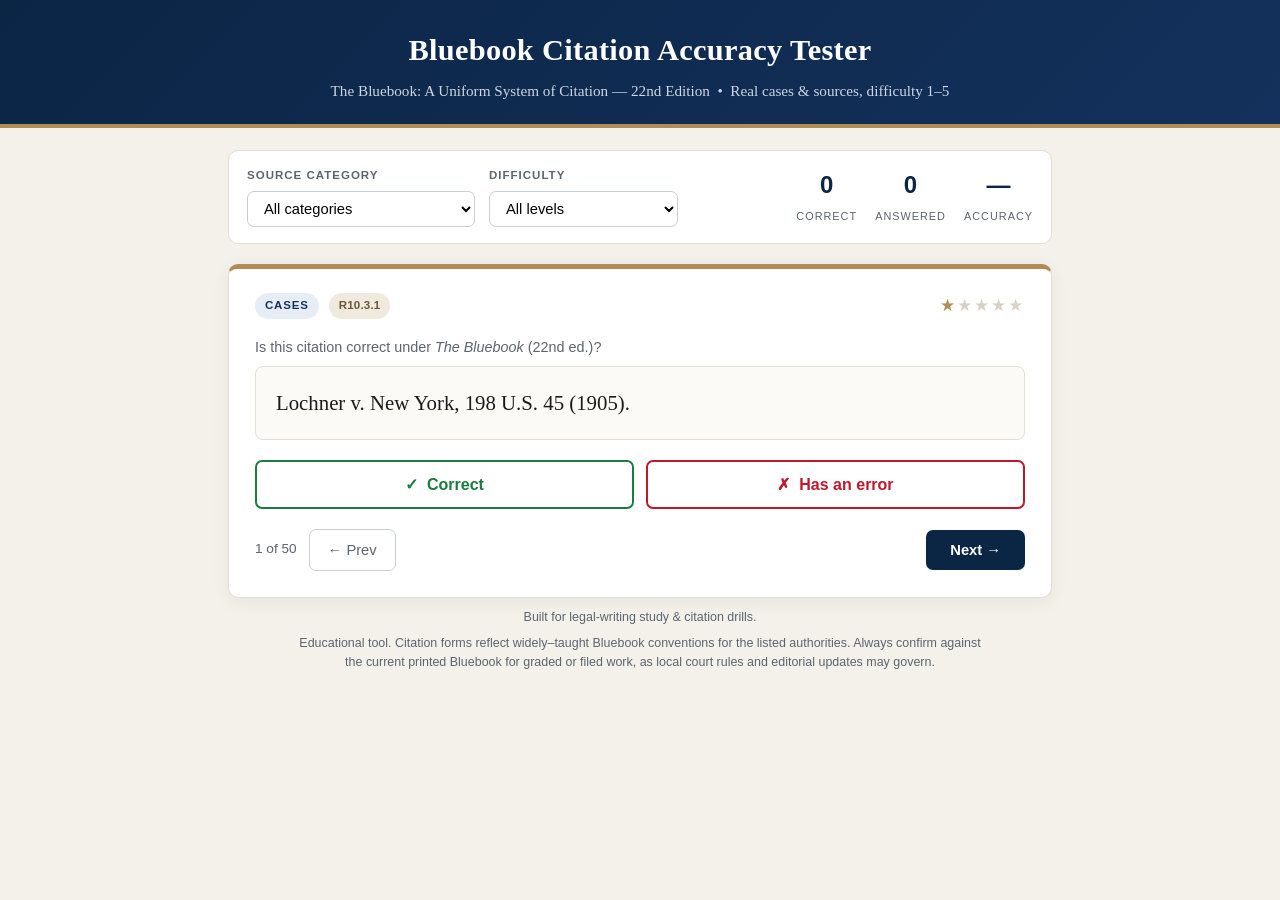
==== docs/index.html @ 785672e2 "Add installable PWA + GitHub Pages deploy for the Bluebook tester Makes the web app installable on a" ====
<!DOCTYPE html>
<html lang="en">
<head>
<meta charset="UTF-8" />
<meta name="viewport" content="width=device-width, initial-scale=1.0, viewport-fit=cover" />
<title>Bluebook Citation Accuracy Tester &mdash; 22nd Edition</title>

<!-- Progressive Web App -->
<link rel="manifest" href="manifest.webmanifest" />
<meta name="theme-color" content="#0b2545" />
<meta name="description" content="Test citation accuracy under The Bluebook (22nd ed.) with real cases and sources on a 1-5 difficulty scale." />

<!-- iOS home-screen / standalone app -->
<meta name="apple-mobile-web-app-capable" content="yes" />
<meta name="mobile-web-app-capable" content="yes" />
<meta name="apple-mobile-web-app-status-bar-style" content="black-translucent" />
<meta name="apple-mobile-web-app-title" content="Bluebook" />
<link rel="apple-touch-icon" href="icons/apple-touch-icon.png" />
<link rel="icon" type="image/png" sizes="192x192" href="icons/icon-192.png" />
<link rel="icon" type="image/png" sizes="512x512" href="icons/icon-512.png" />
<style>
  :root {
    --navy: #0b2545;
    --navy-2: #13315c;
    --gold: #b08d57;
    --bg: #f4f1ea;
    --card: #ffffff;
    --red: #c0182b;
    --green: #1a7d3c;
    --muted: #5b6470;
    --line: #e3ded3;
  }
  * { box-sizing: border-box; }
  body {
    margin: 0;
    font-family: Georgia, "Times New Roman", serif;
    background: var(--bg);
    color: #1b1b1b;
    line-height: 1.5;
  }
  header {
    background: linear-gradient(135deg, var(--navy) 0%, var(--navy-2) 100%);
    color: #fff;
    padding: 28px 20px 22px;
    border-bottom: 4px solid var(--gold);
    text-align: center;
  }
  header h1 { margin: 0; font-size: 1.9rem; letter-spacing: .3px; }
  header p { margin: 6px 0 0; color: #cdd6e4; font-size: .95rem; }
  .wrap { max-width: 860px; margin: 0 auto; padding: 22px 18px 60px; }

  .controls {
    display: flex;
    flex-wrap: wrap;
    gap: 14px;
    background: var(--card);
    border: 1px solid var(--line);
    border-radius: 10px;
    padding: 16px 18px;
    margin-bottom: 20px;
  }
  .ctrl-group { display: flex; flex-direction: column; gap: 6px; }
  .ctrl-group label {
    font-size: .72rem; text-transform: uppercase; letter-spacing: 1px;
    color: var(--muted); font-family: Arial, sans-serif; font-weight: 700;
  }
  select, button {
    font-family: Arial, sans-serif; font-size: .92rem;
    padding: 8px 12px; border-radius: 7px; border: 1px solid #c7cdd6;
    background: #fff; cursor: pointer;
  }
  .ctrl-group select { min-width: 170px; }

  .stats {
    margin-left: auto; display: flex; gap: 18px; align-items: center;
    font-family: Arial, sans-serif;
  }
  .stat { text-align: center; }
  .stat .num { font-size: 1.5rem; font-weight: 700; color: var(--navy); display: block; }
  .stat .lbl { font-size: .68rem; text-transform: uppercase; letter-spacing: 1px; color: var(--muted); }

  .card {
    background: var(--card);
    border: 1px solid var(--line);
    border-top: 5px solid var(--gold);
    border-radius: 10px;
    padding: 24px 26px 26px;
    box-shadow: 0 4px 18px rgba(11,37,69,.06);
  }
  .meta-row { display: flex; flex-wrap: wrap; gap: 10px; align-items: center; margin-bottom: 18px; }
  .tag {
    font-family: Arial, sans-serif; font-size: .72rem; font-weight: 700;
    text-transform: uppercase; letter-spacing: .8px;
    padding: 4px 10px; border-radius: 20px;
  }
  .tag.cat { background: #e7edf6; color: var(--navy-2); }
  .tag.rule { background: #f0e9dd; color: #6b5733; text-transform: none; letter-spacing: .2px; }
  .stars { color: var(--gold); font-size: 1.05rem; letter-spacing: 2px; margin-left: auto; }
  .stars .dim { color: #d9d2c4; }

  .prompt { font-family: Arial, sans-serif; font-size: .9rem; color: var(--muted); margin-bottom: 8px; }

  .cite {
    font-size: 1.3rem; line-height: 1.7; padding: 18px 20px;
    background: #fbfaf6; border: 1px solid var(--line); border-radius: 8px;
    margin-bottom: 20px;
  }
  .cite .err.show { color: var(--red); text-decoration: line-through; text-decoration-thickness: 1.5px; }
  .cite .checkmark { font-size: 1.2rem; margin-left: 8px; }

  .answer-buttons { display: flex; gap: 12px; margin-bottom: 4px; }
  .btn-answer {
    flex: 1; padding: 13px; font-size: 1rem; font-weight: 700;
    font-family: Arial, sans-serif; border-width: 2px;
  }
  .btn-correct { border-color: var(--green); color: var(--green); }
  .btn-correct:hover { background: var(--green); color: #fff; }
  .btn-incorrect { border-color: var(--red); color: var(--red); }
  .btn-incorrect:hover { background: var(--red); color: #fff; }

  .feedback { margin-top: 18px; display: none; }
  .feedback.show { display: block; }
  .verdict {
    font-family: Arial, sans-serif; font-weight: 700; font-size: 1.05rem;
    padding: 12px 16px; border-radius: 8px; margin-bottom: 14px;
  }
  .verdict.right { background: #e6f4ea; color: var(--green); border: 1px solid #b8e0c4; }
  .verdict.wrong { background: #fbe7e9; color: var(--red); border: 1px solid #f1c2c7; }

  .fix-line { margin: 12px 0; }
  .fix-line .label {
    font-family: Arial, sans-serif; font-size: .72rem; font-weight: 700;
    text-transform: uppercase; letter-spacing: 1px; color: var(--muted);
    display: block; margin-bottom: 3px;
  }
  .fix-line .corrected { font-size: 1.12rem; color: var(--green); }
  .explain {
    font-family: Arial, sans-serif; font-size: .92rem; color: #2a2f37;
    background: #f6f4ee; border-left: 3px solid var(--gold);
    padding: 12px 14px; border-radius: 0 6px 6px 0; margin-top: 12px;
  }
  .explain b { color: var(--navy-2); }

  .nav-row { display: flex; gap: 12px; margin-top: 20px; align-items: center; }
  .btn-next {
    margin-left: auto; background: var(--navy); color: #fff; border: none;
    padding: 12px 24px; font-weight: 700; font-family: Arial, sans-serif;
  }
  .btn-next:hover { background: var(--navy-2); }
  .btn-ghost { background: #fff; color: var(--muted); border: 1px solid #c7cdd6; padding: 12px 18px; font-family: Arial, sans-serif; }
  .progress-text { font-family: Arial, sans-serif; font-size: .85rem; color: var(--muted); }

  .empty { text-align: center; padding: 40px; color: var(--muted); font-family: Arial, sans-serif; }
  footer { text-align: center; font-family: Arial, sans-serif; font-size: .78rem; color: var(--muted); padding: 10px 20px 40px; }
  footer .disc { max-width: 700px; margin: 8px auto 0; line-height: 1.5; }
  i.title { font-style: italic; }

  /* Standalone / notch safe areas */
  header {
    padding-top: calc(28px + env(safe-area-inset-top));
  }
  body {
    padding-bottom: env(safe-area-inset-bottom);
  }

  /* iOS Add-to-Home-Screen hint bar */
  #a2hs {
    position: fixed;
    left: 12px; right: 12px;
    bottom: calc(12px + env(safe-area-inset-bottom));
    background: var(--navy);
    color: #fff;
    font-family: Arial, sans-serif;
    font-size: .9rem;
    line-height: 1.4;
    padding: 12px 40px 12px 16px;
    border-radius: 12px;
    box-shadow: 0 6px 24px rgba(11,37,69,.35);
    z-index: 50;
  }
  #a2hs b { color: var(--gold); }
  #a2hs svg { vertical-align: -3px; }
  #a2hs-x {
    position: absolute; top: 6px; right: 12px;
    font-size: 1.4rem; cursor: pointer; color: #cdd6e4;
  }
</style>
</head>
<body>
<header>
  <h1>Bluebook Citation Accuracy Tester</h1>
  <p>The Bluebook: A Uniform System of Citation &mdash; 22nd Edition &nbsp;&bull;&nbsp; Real cases &amp; sources, difficulty 1&ndash;5</p>
</header>

<div class="wrap">
  <div class="controls">
    <div class="ctrl-group">
      <label for="catFilter">Source category</label>
      <select id="catFilter"></select>
    </div>
    <div class="ctrl-group">
      <label for="diffFilter">Difficulty</label>
      <select id="diffFilter">
        <option value="all">All levels</option>
        <option value="1">&#9733; 1 &mdash; Introductory</option>
        <option value="2">&#9733;&#9733; 2 &mdash; Easy</option>
        <option value="3">&#9733;&#9733;&#9733; 3 &mdash; Moderate</option>
        <option value="4">&#9733;&#9733;&#9733;&#9733; 4 &mdash; Hard</option>
        <option value="5">&#9733;&#9733;&#9733;&#9733;&#9733; 5 &mdash; Expert</option>
      </select>
    </div>
    <div class="stats">
      <div class="stat"><span class="num" id="scoreNum">0</span><span class="lbl">Correct</span></div>
      <div class="stat"><span class="num" id="seenNum">0</span><span class="lbl">Answered</span></div>
      <div class="stat"><span class="num" id="pctNum">&mdash;</span><span class="lbl">Accuracy</span></div>
    </div>
  </div>

  <div id="cardHost"></div>

  <footer>
    <div>Built for legal-writing study &amp; citation drills.</div>
    <div class="disc">Educational tool. Citation forms reflect widely&ndash;taught Bluebook conventions for the listed
      authorities. Always confirm against the current printed Bluebook for graded or filed work, as local court rules
      and editorial updates may govern.</div>
  </footer>
</div>

<script>
/* ============================================================
   QUESTION BANK
   Each item:
     cat   - source category (Bluebook rule area)
     rule  - governing Bluebook rule
     diff  - difficulty 1..5
     correct - true if the displayed citation is already correct
     seg[] - citation segments. A segment may be:
               {t:"text"}                      normal text
               {t:"text", i:true}              italicized (titles)
               {t:"wrong", err:true, fix:"x"}  the INCORRECT portion (shown red) + its fix
     why   - explanation referencing the Bluebook rule
   ============================================================ */
const QUESTIONS = [
  {"cat": "Cases", "rule": "R10.3.1", "diff": 1, "correct": true, "seg": [{"t": "Lochner v. New York, 198 U.S. 45 (1905)."}], "why": "Textbook full citation — case name, volume U.S. page, and year. U.S. Supreme Court opinions are cited to the United States Reports (U.S.). Rule 10.3.1 &amp; T1."},
  {"cat": "Cases", "rule": "R10 · B10", "diff": 1, "correct": true, "seg": [{"t": "Baker v. Carr, 369 U.S. 186, 195 (1962)."}], "why": "Pincite to page 195 follows the first page of the case, separated by a comma. Rule 10.1.2 (Bluepages B10)."},
  {"cat": "Cases", "rule": "R10.4(b)", "diff": 2, "correct": false, "seg": [{"t": "People v. Armour, 590 N.W.2d 61 ("}, {"t": "Mich. Sup. Ct.", "err": true, "fix": "Mich."}, {"t": " 1999)."}], "why": "When a state's highest court is the deciding court, the court parenthetical is just the jurisdiction abbreviation; do not add \"Sup. Ct.\" The Bluebook gives this exact example: \"(Mich. 1999). Not: (Mich. Sup. Ct. 1999).\" Rule 10.4(b)."},
  {"cat": "Cases", "rule": "R10.2.1(f)", "diff": 2, "correct": false, "seg": [{"t": "Blystone v. "}, {"t": "Commonwealth of Pennsylvania", "err": true, "fix": "Pennsylvania"}, {"t": ", 494 U.S. 299 (1990)."}], "why": "Omit \"Commonwealth of,\" \"State of,\" and \"People of\" from a party's name (except as the Bluebook specifies). The Bluebook example: \"Blystone v. Pennsylvania ... Not: Blystone v. Commonwealth of Pennsylvania.\" Rule 10.2.1(f)."},
  {"cat": "Cases", "rule": "R10.2.1(f)", "diff": 3, "correct": false, "seg": [{"t": "City of Arlington"}, {"t": ", Texas", "err": true, "fix": ""}, {"t": " v. FCC, 569 U.S. 290 (2013)."}], "why": "Omit geographical designations that follow a comma in a party's name. The Bluebook example: \"City of Arlington v. FCC. Not: City of Arlington, Texas v. FCC.\" Rule 10.2.1(f)."},
  {"cat": "Cases", "rule": "R10.4(b)", "diff": 3, "correct": false, "seg": [{"t": "DiLucia v. Mandelker, 493 N.Y.S.2d 769 ("}, {"t": "N.Y. App. Div.", "err": true, "fix": "App. Div."}, {"t": " 1985)."}], "why": "Do not repeat jurisdiction information already conveyed by the reporter. N.Y.S.2d already shows New York, so the parenthetical is just \"App. Div.\" The Bluebook example confirms: \"(App. Div. 1985). Not: (N.Y. App. Div. 1985).\" Rule 10.4(b)."},
  {"cat": "Cases", "rule": "R10.6.1", "diff": 3, "correct": true, "seg": [{"t": "Parker v. Randolph, 442 U.S. 62, 84 (1979) (Stevens, J., dissenting)."}], "why": "A weight-of-authority parenthetical (here, that the cited page is from a dissent) follows the date parenthetical. Rule 10.6.1."},
  {"cat": "Cases", "rule": "R10.3.2", "diff": 4, "correct": false, "seg": [{"t": "Green v. Biddle, "}, {"t": "21 U.S. 1", "err": true, "fix": "21 U.S. (8 Wheat.) 1"}, {"t": " (1823)."}], "why": "Early Supreme Court volumes include the nominative reporter in parentheses. The Bluebook example: \"Green v. Biddle, 21 U.S. (8 Wheat.) 1 (1823).\" Rule 10.3.2 &amp; T1."},
  {"cat": "Cases", "rule": "R10.2.1(c) · T6", "diff": 4, "correct": true, "seg": [{"t": "Nat'l R.R. Passenger Corp. v. Morgan, 536 U.S. 101, 110 (2002)."}], "why": "Correctly abbreviated case name: National→Nat'l, Railroad→R.R., Corporation→Corp. (Table T6). The Bluebook uses this exact form. Rule 10.2.1(c) &amp; T6."},
  {"cat": "Cases", "rule": "R10.9(a)", "diff": 5, "correct": false, "seg": [{"t": "(Short form after full citation to Reno v. Bossier Parish School Board:)  "}, {"t": "Reno", "err": true, "fix": "Bossier Parish Sch. Bd."}, {"t": ", 520 U.S. at 480."}], "why": "In a short form, avoid using the name of a governmental party or official (here, Attorney General Reno) where another party's name is available. The Bluebook example: \"Reno v. Bossier Parish Sch. Bd. ... becomes: Bossier Parish Sch. Bd., 520 U.S. at 480.\" Rule 10.9(a)."},
  {"cat": "Constitutions", "rule": "R11", "diff": 1, "correct": true, "seg": [{"t": "U.S. Const. amend. XIV, § 1."}], "why": "A currently effective constitutional provision is cited without a date. Subdivisions: amend. (lowercase), roman numeral, then section. Rule 11."},
  {"cat": "Constitutions", "rule": "R11", "diff": 2, "correct": false, "seg": [{"t": "U.S. Const. amend. XIV, § 1"}, {"t": " (1868)", "err": true, "fix": ""}, {"t": "."}], "why": "Do not give a date for a provision still in force. A year is added only for a provision that has been amended, superseded, or repealed. Rule 11."},
  {"cat": "Constitutions", "rule": "R11 · R6", "diff": 3, "correct": false, "seg": [{"t": "U.S. Const. amend. "}, {"t": "14", "err": true, "fix": "XIV"}, {"t": "."}], "why": "Amendments are cited with roman numerals: amend. XIV, not amend. 14. Rule 11."},
  {"cat": "Constitutions", "rule": "R11", "diff": 4, "correct": true, "seg": [{"t": "U.S. Const. art. I, § 3, cl. 1 (amended 1913)."}], "why": "When a provision has been amended, indicate the fact and year of amendment parenthetically. The Bluebook gives this exact example. Rule 11."},
  {"cat": "Constitutions", "rule": "R11 · R6", "diff": 4, "correct": false, "seg": [{"t": "U.S. Const. amends. "}, {"t": "5, 14", "err": true, "fix": "V, XIV"}, {"t": "."}], "why": "Multiple amendments use roman numerals and a single citation clause: \"amends. V, XIV.\" The Bluebook uses this exact form. Rule 11 &amp; Rule 3.3."},
  {"cat": "Statutes", "rule": "R12.3", "diff": 1, "correct": true, "seg": [{"t": "42 U.S.C. § 1983."}], "why": "Citation to the current official U.S. Code: title, U.S.C., and section. The Bluebook gives \"42 U.S.C. § 1983.\" with no date for the current code. Rule 12.3."},
  {"cat": "Statutes", "rule": "R12.3 · T1", "diff": 2, "correct": false, "seg": [{"t": "42 "}, {"t": "USC", "err": true, "fix": "U.S.C."}, {"t": " § 1983."}], "why": "The code is abbreviated with periods: U.S.C. Rule 12.3 &amp; T1."},
  {"cat": "Statutes", "rule": "R12.3 · R6.2(c)", "diff": 2, "correct": false, "seg": [{"t": "42 U.S.C. "}, {"t": "1983", "err": true, "fix": "§ 1983"}, {"t": "."}], "why": "A section citation requires the section symbol (§) before the number. Rule 6.2(c) &amp; 12.3."},
  {"cat": "Statutes", "rule": "R12.3.1(d)", "diff": 3, "correct": false, "seg": [{"t": "Cal. Veh. Code § 11509 ("}, {"t": "Cal.", "err": true, "fix": "West"}, {"t": " 2000)."}], "why": "The parenthetical names the publisher of the code, not the jurisdiction. The Bluebook example: \"Cal. Veh. Code § 11509 (West 2000). Not: Cal. Veh. Code § 11509 (Cal. 2000).\" Rule 12.3.1(d)."},
  {"cat": "Statutes", "rule": "R12.3", "diff": 3, "correct": true, "seg": [{"t": "Del. Code Ann. tit. 13, § 1301 (1999)."}], "why": "A titled state code: name, title number, section, and year. The Bluebook gives this exact example. Rule 12.3."},
  {"cat": "Statutes", "rule": "R12.4", "diff": 4, "correct": false, "seg": [{"t": "Tax Reduction Act of 1975, "}, {"t": "Pub. L. 94-12", "err": true, "fix": "Pub. L. No. 94-12"}, {"t": ", 89 Stat. 26."}], "why": "A session-law citation uses \"Pub. L. No.\" — the \"No.\" is required — followed by the Statutes at Large volume and page. The Bluebook example: \"Pub. L. No. 94-12, 89 Stat. 26.\" Rule 12.4."},
  {"cat": "Statutes", "rule": "R12.4", "diff": 5, "correct": true, "seg": [{"t": "Clayton Act, ch. 323, § 7, 38 Stat. 730, 731–32 (1914)."}], "why": "A pre-1957 session law cited by chapter, section, Statutes at Large volume/page with a pincite, and year. The Bluebook gives this exact example. Rule 12.4."},
  {"cat": "Legislative Materials", "rule": "R13.2", "diff": 2, "correct": true, "seg": [{"t": "Millennium Copyright Act, H.R. 2281, 105th Cong. § 6 (1997)."}], "why": "A federal bill: name, chamber and number, Congress, section, and year. The Bluebook gives this exact example. Rule 13.2."},
  {"cat": "Legislative Materials", "rule": "R13.2 · T9", "diff": 3, "correct": false, "seg": [{"t": "Millennium Copyright Act, H.R. 2281, 105th "}, {"t": "Congress", "err": true, "fix": "Cong."}, {"t": " § 6 (1997)."}], "why": "\"Congress\" is abbreviated \"Cong.\" in legislative citations. Rule 13.2 &amp; T9."},
  {"cat": "Administrative &amp; Regulatory", "rule": "R14.2", "diff": 2, "correct": true, "seg": [{"t": "29 C.F.R. § 1604.11 (2023)."}], "why": "A federal regulation: title, C.F.R., section, and year of the C.F.R. edition. Rule 14.2 &amp; T1.2."},
  {"cat": "Administrative &amp; Regulatory", "rule": "R14.2 · T1", "diff": 2, "correct": false, "seg": [{"t": "29 "}, {"t": "CFR", "err": true, "fix": "C.F.R."}, {"t": " § 1604.11 (2023)."}], "why": "The Code of Federal Regulations is abbreviated with periods: C.F.R. Rule 14.2 &amp; T1.2."},
  {"cat": "Books &amp; Treatises", "rule": "R15", "diff": 2, "correct": true, "seg": [{"t": "Matthew Butterick, "}, {"t": "Typography for Lawyers", "i": true}, {"t": " 54 (2010)."}], "why": "A book: author, italicized title, pincite page, and year. The Bluebook gives this exact example. Rule 15.1 &amp; 15.4."},
  {"cat": "Books &amp; Treatises", "rule": "R15.1", "diff": 3, "correct": false, "seg": [{"t": "Ronald E. Mallen "}, {"t": "and", "err": true, "fix": "&amp;"}, {"t": " Jeffrey M. Smith, "}, {"t": "Legal Malpractice", "i": true}, {"t": " § 1.1 (2008)."}], "why": "Two authors are joined with an ampersand (&amp;), never the word \"and.\" Rule 15.1."},
  {"cat": "Books &amp; Treatises", "rule": "R15.1 · R3.2", "diff": 4, "correct": true, "seg": [{"t": "15 "}, {"t": "Moore's Federal Practice", "i": true}, {"t": " § 100.02 (3d ed. 1997)."}], "why": "A multivolume treatise: volume number precedes the italicized title, then the section pincite and (edition year). The Bluebook gives this exact example. Rule 15.1 &amp; 3.2."},
  {"cat": "Periodicals", "rule": "R16.2 · R16.3", "diff": 2, "correct": true, "seg": [{"t": "Kim Lane Scheppele, "}, {"t": "Foreword: Telling Stories", "i": true}, {"t": ", 87 Mich. L. Rev. 2073, 2082 (1989)."}], "why": "A consecutively paginated journal article: author, italicized title, volume, journal abbreviation, first page, pincite, and year. The Bluebook gives this exact example. Rule 16.2–16.5."},
  {"cat": "Periodicals", "rule": "R16.4 · T13", "diff": 3, "correct": false, "seg": [{"t": "Note, "}, {"t": "A Bad Man Is Hard to Find", "i": true}, {"t": ", 127 "}, {"t": "Harvard Law Review", "err": true, "fix": "Harv. L. Rev."}, {"t": " 2521 (2014)."}], "why": "Periodical names are abbreviated per Table T13: Harvard Law Review → Harv. L. Rev. Rule 16.4 &amp; T13."},
  {"cat": "Periodicals", "rule": "R16.6", "diff": 3, "correct": true, "seg": [{"t": "Cop Shoots Tire, Halts Stolen Car", "i": true}, {"t": ", S.F. Chron., Oct. 10, 1975, at 43."}], "why": "A newspaper article: italicized title, abbreviated newspaper, date, and \"at\" page. The Bluebook gives this exact example. Rule 16.6."},
  {"cat": "Periodicals", "rule": "R16.5", "diff": 4, "correct": false, "seg": [{"t": "Kim Lane Scheppele, "}, {"t": "Foreword: Telling Stories", "i": true}, {"t": ", "}, {"t": "Mich. L. Rev. 87, 2073", "err": true, "fix": "87 Mich. L. Rev. 2073"}, {"t": ", 2082 (1989)."}], "why": "Order is volume — journal — first page: \"87 Mich. L. Rev. 2073.\" The volume number precedes the journal abbreviation. Rule 16.5."},
  {"cat": "Periodicals", "rule": "R16.2", "diff": 5, "correct": true, "seg": [{"t": "Robert P. Inman &amp; Michael A. Fitts, "}, {"t": "Political Institutions and Fiscal Policy: Evidence from the U.S. Historical Record", "i": true}, {"t": ", 6 J.L. Econ. &amp; Org. 79, 79–82 (1990)."}], "why": "Two authors joined by \"&amp;,\" italicized title, abbreviated journal (J.L. Econ. &amp; Org.), and a pincite range. The Bluebook gives this exact example. Rule 16.2–16.5."},
  {"cat": "Internet &amp; Electronic", "rule": "R18.2.2", "diff": 2, "correct": true, "seg": [{"t": "Yahoo! Home Page, http://www.yahoo.com (last visited Mar. 18, 2024)."}], "why": "A web page with no clear publication date uses a \"(last visited …)\" parenthetical after the full URL. The Bluebook gives this exact example. Rule 18.2.2."},
  {"cat": "Internet &amp; Electronic", "rule": "R18.2.2", "diff": 3, "correct": false, "seg": [{"t": "Yahoo! Home Page, "}, {"t": "www.yahoo.com", "err": true, "fix": "http://www.yahoo.com"}, {"t": " (last visited Mar. 18, 2024)."}], "why": "Provide the full URL, including the protocol (http:// or https://). Rule 18.2.2."},
  {"cat": "Court Documents", "rule": "B17.1.2 · BT1", "diff": 3, "correct": true, "seg": [{"t": "Hawkins Aff. 6."}], "why": "A court document cited in a brief: abbreviated party name + abbreviated document title (Affidavit → Aff.) + page, with no \"at.\" The Bluebook gives this exact example. Bluepages B17 &amp; BT1."},
  {"cat": "Court Documents", "rule": "B17.1.2 · BT1", "diff": 3, "correct": true, "seg": [{"t": "Pet'r's Br. 6."}], "why": "Petitioner's Brief → \"Pet'r's Br.\" using Bluepages abbreviations, followed by the page with no \"at.\" Bluepages B17 &amp; BT1."},
  {"cat": "Court Documents", "rule": "B17.1.2 · BT1", "diff": 4, "correct": false, "seg": [{"t": "Petitioner's Brief at 6", "err": true, "fix": "Pet'r's Br. 6"}, {"t": "."}], "why": "In a court filing, abbreviate the document title and party designation per Table BT1 and omit \"at\" before the page: \"Pet'r's Br. 6.\" Bluepages B17.1.2."},
  {"cat": "Foreign Materials", "rule": "R20.1", "diff": 3, "correct": true, "seg": [{"t": "Chase v. Campbell, [1962] S.C.R. 425 (Can.)."}], "why": "A non-U.S. case ends with the jurisdiction abbreviation in parentheses (Table T10). The Bluebook gives this exact example. Rule 20.1 &amp; 20.3."},
  {"cat": "Foreign Materials", "rule": "R20.1", "diff": 4, "correct": false, "seg": [{"t": "Chase v. Campbell, [1962] S.C.R. "}, {"t": "425.", "err": true, "fix": "425 (Can.)."}, {"t": ""}], "why": "When citing any non-U.S. source, indicate the issuing jurisdiction parenthetically (here, Can.). The Bluebook example includes \"(Can.).\" Rule 20.1."},
  {"cat": "International Materials", "rule": "R21.8", "diff": 3, "correct": true, "seg": [{"t": "U.N. Charter art. 94, ¶ 1."}], "why": "The U.N. Charter is cited by article and paragraph (¶). The Bluebook gives this exact example. Rule 21.8."},
  {"cat": "International Materials", "rule": "R21.8", "diff": 4, "correct": true, "seg": [{"t": "League of Nations Covenant art. 16."}], "why": "The League of Nations Covenant is cited by article, with no date. The Bluebook gives this exact example. Rule 21.8."},
  {"cat": "Tribal Nations", "rule": "R22.1", "diff": 2, "correct": true, "seg": [{"t": "Const. of the Comanche Nation art. II, § 1."}], "why": "Rule 22 (new in the 22nd edition) governs Tribal Nation materials. A Tribal constitution is cited much like Rule 11: \"Const.\" + the Nation + article/section. The Bluebook gives this exact example. Rule 22.1."},
  {"cat": "Tribal Nations", "rule": "R22.2.3", "diff": 3, "correct": true, "seg": [{"t": "Pueblo de San Ildefonso Code § 4.1.1.010 (2023)."}], "why": "A Tribal code is cited by the Nation's code name, section, and year. The Bluebook gives this exact example. Rule 22.2.3."},
  {"cat": "Tribal Nations", "rule": "R22.1 · R11", "diff": 4, "correct": false, "seg": [{"t": "Constitution of the Comanche Nation", "err": true, "fix": "Const. of the Comanche Nation"}, {"t": " art. II, § 1."}], "why": "Abbreviate \"Constitution\" to \"Const.\" The Bluebook's Tribal Nation example is \"Const. of the Comanche Nation art. II, § 1.\" Rule 22.1 (following Rule 11)."},
  {"cat": "Tribal Nations", "rule": "R22.1", "diff": 4, "correct": true, "seg": [{"t": "Const. of the Cherokee Nation of Oklahoma of 1976 art. XVI."}], "why": "When a Tribal constitution carries a year of adoption, include it before the subdivision. The Bluebook gives this exact example. Rule 22.1."},
  {"cat": "Archival Sources", "rule": "R23.1", "diff": 3, "correct": true, "seg": [{"t": "Letter from William Prosser to Robert Hudec (Apr. 27, 1960) (on file with author)."}], "why": "Rule 23 (new in the 22nd edition) governs archival sources. A letter: \"Letter from [author] to [recipient] (date) (location).\" The Bluebook gives this example. Rule 23.1 &amp; 23.6."},
  {"cat": "Archival Sources", "rule": "R23.5", "diff": 4, "correct": true, "seg": [{"t": "Thomas Jefferson, "}, {"t": "Ice Cream Recipe", "i": true}, {"t": " (n.d.) (on file with Libr. of Cong.)."}], "why": "When an archival item has no determinable date, use \"(n.d.).\" The Bluebook gives this exact example. Rule 23.5."},
  {"cat": "Archival Sources", "rule": "R23.5 · T12", "diff": 4, "correct": false, "seg": [{"t": "Letter from William Prosser to Robert Hudec"}, {"t": ", April 27, 1960", "err": true, "fix": " (Apr. 27, 1960)"}, {"t": " (on file with author)."}], "why": "The date of an archival source is given in parentheses, with the month abbreviated per Table T12 (April → Apr.). Rule 23.5 &amp; T12."},
];

/* ============================================================
   APP LOGIC
   ============================================================ */
const catFilter = document.getElementById('catFilter');
const diffFilter = document.getElementById('diffFilter');
const cardHost = document.getElementById('cardHost');
const scoreNum = document.getElementById('scoreNum');
const seenNum = document.getElementById('seenNum');
const pctNum = document.getElementById('pctNum');

let pool = [];
let idx = 0;
let answered = 0;
let correctCount = 0;
let currentAnswered = false;

// Build category dropdown
(function buildCats(){
  const cats = Array.from(new Set(QUESTIONS.map(q => q.cat)));
  const opt = document.createElement('option');
  opt.value = 'all'; opt.innerHTML = 'All categories';
  catFilter.appendChild(opt);
  cats.forEach(c => {
    const o = document.createElement('option');
    o.value = c; o.innerHTML = c;
    catFilter.appendChild(o);
  });
})();

function buildPool(){
  const c = catFilter.value, d = diffFilter.value;
  pool = QUESTIONS.filter(q =>
    (c === 'all' || q.cat === c) &&
    (d === 'all' || String(q.diff) === d)
  );
  idx = 0;
  render();
}

function stars(n){
  let s = '';
  for (let i = 1; i <= 5; i++) s += i <= n ? '★' : '<span class="dim">★</span>';
  return s;
}

function citeHTML(q, reveal){
  return q.seg.map(s => {
    let txt = s.t;
    if (s.i) txt = '<i class="title">' + txt + '</i>';
    if (s.err) {
      return '<span class="err' + (reveal ? ' show' : '') + '">' + txt + '</span>';
    }
    return txt;
  }).join('');
}

function correctedHTML(q){
  return q.seg.map(s => {
    if (s.err) return s.fix ? ('<b>' + s.fix + '</b>') : '';
    let txt = s.t;
    if (s.i) txt = '<i class="title">' + txt + '</i>';
    return txt;
  }).join('').replace(/\s+\./g, '.').replace(/\s{2,}/g, ' ').trim();
}

function updateStats(){
  scoreNum.textContent = correctCount;
  seenNum.textContent = answered;
  pctNum.innerHTML = answered ? Math.round(correctCount / answered * 100) + '%' : '&mdash;';
}

function render(){
  currentAnswered = false;
  if (pool.length === 0){
    cardHost.innerHTML = '<div class="card"><div class="empty">No citations match this filter. Try a different category or difficulty.</div></div>';
    return;
  }
  const q = pool[idx];
  cardHost.innerHTML = `
    <div class="card">
      <div class="meta-row">
        <span class="tag cat">${q.cat}</span>
        <span class="tag rule">${q.rule}</span>
        <span class="stars">${stars(q.diff)}</span>
      </div>
      <div class="prompt">Is this citation correct under <i>The Bluebook</i> (22nd ed.)?</div>
      <div class="cite" id="citeBox">${citeHTML(q, false)}</div>
      <div class="answer-buttons">
        <button class="btn-answer btn-correct" id="btnCorrect">&#10003;&nbsp; Correct</button>
        <button class="btn-answer btn-incorrect" id="btnIncorrect">&#10007;&nbsp; Has an error</button>
      </div>
      <div class="feedback" id="feedback"></div>
      <div class="nav-row">
        <span class="progress-text">${idx + 1} of ${pool.length}</span>
        <button class="btn-ghost" id="btnPrev">&larr; Prev</button>
        <button class="btn-next" id="btnNext">Next &rarr;</button>
      </div>
    </div>`;

  document.getElementById('btnCorrect').onclick = () => answer(true);
  document.getElementById('btnIncorrect').onclick = () => answer(false);
  document.getElementById('btnNext').onclick = next;
  document.getElementById('btnPrev').onclick = prev;
}

function answer(userSaysCorrect){
  if (currentAnswered) return;
  currentAnswered = true;
  const q = pool[idx];
  const right = (userSaysCorrect === q.correct);
  answered++;
  if (right) correctCount++;
  updateStats();

  // Reveal red error portions in the citation
  const citeBox = document.getElementById('citeBox');
  citeBox.innerHTML = citeHTML(q, true) + (q.correct ? ' <span class="checkmark">✅</span>' : '');

  // Build feedback
  const fb = document.getElementById('feedback');
  let html = '';
  html += '<div class="verdict ' + (right ? 'right' : 'wrong') + '">'
        + (right ? '✅ Correct &mdash; you got it.' : '❌ Not quite.')
        + ' This citation is <b>' + (q.correct ? 'properly formatted' : 'INCORRECT') + '</b>.</div>';

  if (!q.correct){
    html += '<div class="fix-line"><span class="label">Corrected Bluebook form</span>'
          + '<span class="corrected">' + correctedHTML(q) + ' ✅</span></div>';
  }
  html += '<div class="explain">' + q.why + '</div>';
  fb.innerHTML = html;
  fb.classList.add('show');
}

function next(){ if (pool.length){ idx = (idx + 1) % pool.length; render(); } }
function prev(){ if (pool.length){ idx = (idx - 1 + pool.length) % pool.length; render(); } }

catFilter.onchange = buildPool;
diffFilter.onchange = buildPool;

buildPool();
updateStats();

/* ---- iOS "Add to Home Screen" hint (Safari shows no install prompt) ---- */
(function () {
  var isiOS = /iphone|ipad|ipod/i.test(navigator.userAgent);
  var standalone = ('standalone' in navigator && navigator.standalone) ||
                   (window.matchMedia && window.matchMedia('(display-mode: standalone)').matches);
  if (isiOS && !standalone && !localStorage.getItem('a2hs-dismissed')) {
    var bar = document.createElement('div');
    bar.id = 'a2hs';
    bar.innerHTML = 'Install this app: tap <b>Share</b> ' +
      '<svg viewBox="0 0 50 50" width="16" height="16" aria-hidden="true">' +
      '<path fill="currentColor" d="M30.3 13.7 25 8.4l-5.3 5.3-1.4-1.4L25 5.6l6.7 6.7zM24 7h2v21h-2z"/>' +
      '<path fill="currentColor" d="M35 40H15a3 3 0 0 1-3-3V19a3 3 0 0 1 3-3h6v2h-6a1 1 0 0 0-1 1v18a1 1 0 0 0 1 1h20a1 1 0 0 0 1-1V19a1 1 0 0 0-1-1h-6v-2h6a3 3 0 0 1 3 3v18a3 3 0 0 1-3 3z"/>' +
      '</svg>, then <b>Add to Home Screen</b>.' +
      '<span id="a2hs-x" aria-label="Dismiss">&times;</span>';
    document.body.appendChild(bar);
    document.getElementById('a2hs-x').onclick = function () {
      bar.remove(); localStorage.setItem('a2hs-dismissed', '1');
    };
  }
})();

/* ---- Service worker for offline use ---- */
if ('serviceWorker' in navigator) {
  window.addEventListener('load', function () {
    navigator.serviceWorker.register('sw.js').catch(function () {});
  });
}
</script>
</body>
</html>
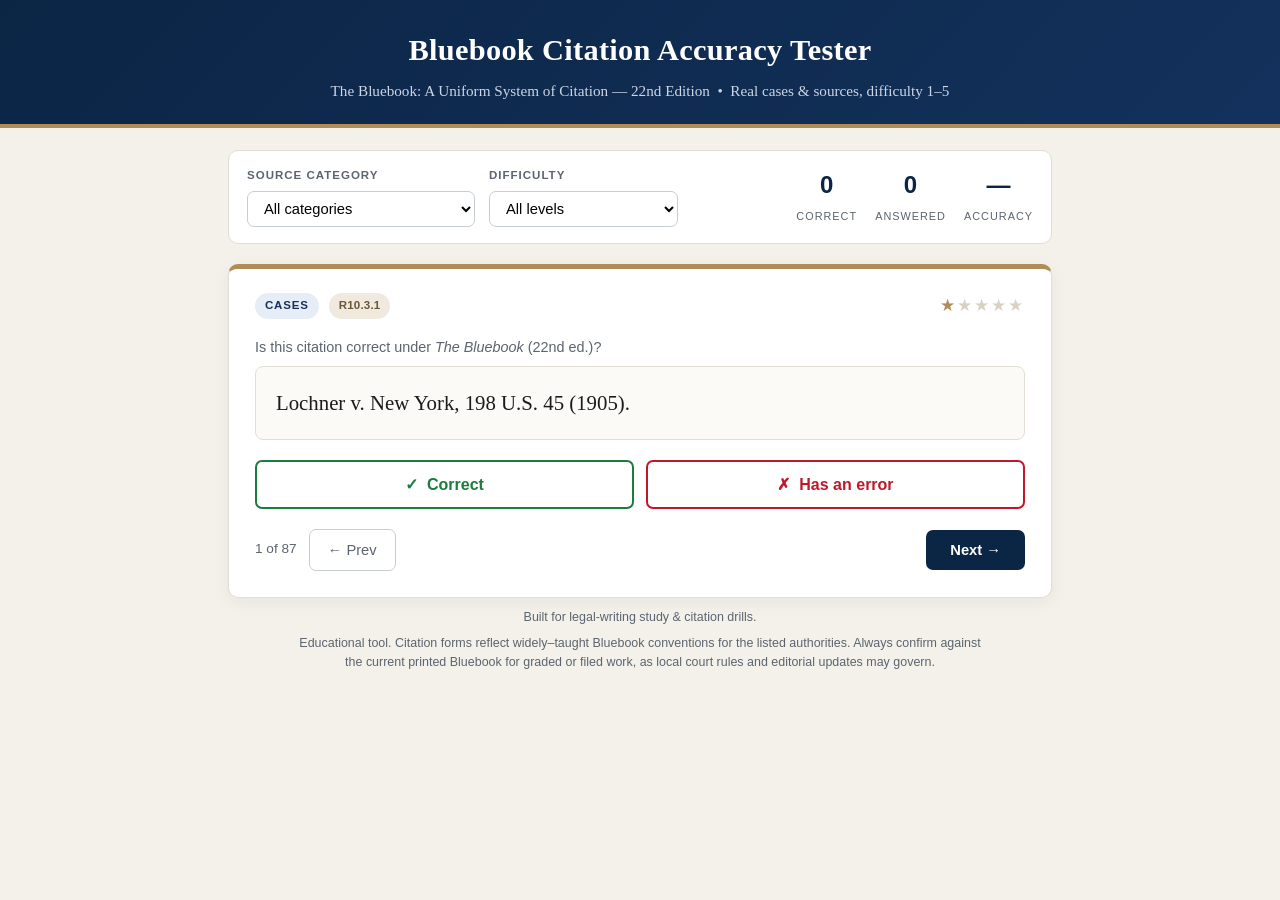
==== commit 00d24fdb: "Expand citation bank to 87 sources across 14 categories Adds 37 more real Bluebook 22nd-ed. example " ====
--- a/docs/index.html
+++ b/docs/index.html
@@ -290,7 +290,43 @@
   {"cat": "Tribal Nations", "rule": "R22.1", "diff": 4, "correct": true, "seg": [{"t": "Const. of the Cherokee Nation of Oklahoma of 1976 art. XVI."}], "why": "When a Tribal constitution carries a year of adoption, include it before the subdivision. The Bluebook gives this exact example. Rule 22.1."},
   {"cat": "Archival Sources", "rule": "R23.1", "diff": 3, "correct": true, "seg": [{"t": "Letter from William Prosser to Robert Hudec (Apr. 27, 1960) (on file with author)."}], "why": "Rule 23 (new in the 22nd edition) governs archival sources. A letter: \"Letter from [author] to [recipient] (date) (location).\" The Bluebook gives this example. Rule 23.1 &amp; 23.6."},
   {"cat": "Archival Sources", "rule": "R23.5", "diff": 4, "correct": true, "seg": [{"t": "Thomas Jefferson, "}, {"t": "Ice Cream Recipe", "i": true}, {"t": " (n.d.) (on file with Libr. of Cong.)."}], "why": "When an archival item has no determinable date, use \"(n.d.).\" The Bluebook gives this exact example. Rule 23.5."},
-  {"cat": "Archival Sources", "rule": "R23.5 · T12", "diff": 4, "correct": false, "seg": [{"t": "Letter from William Prosser to Robert Hudec"}, {"t": ", April 27, 1960", "err": true, "fix": " (Apr. 27, 1960)"}, {"t": " (on file with author)."}], "why": "The date of an archival source is given in parentheses, with the month abbreviated per Table T12 (April → Apr.). Rule 23.5 &amp; T12."},
+  {"cat": "Archival Sources", "rule": "R23.5 · T12", "diff": 4, "correct": false, "seg": [{"t": "Letter from William Prosser to Robert Hudec"}, {"t": ", April 27, 1960", "err": true, "fix": " (Apr. 27, 1960)"}, {"t": " (on file with author)."}], "why": "The date of an archival source is given in parentheses, with the month abbreviated per Table T12 (April → Apr.). Rule 23.5 &amp; T12."},  {"cat": "Cases", "rule": "R10.1.2", "diff": 2, "correct": true, "seg": [{"t": "Kleppe v. New Mexico, 426 U.S. 529, 531, 546 (1976)."}], "why": "Multiple pincites are separated by commas after the first page. The Bluebook gives this exact example. Rule 10.1.2."},
+  {"cat": "Cases", "rule": "R10.3.2", "diff": 4, "correct": true, "seg": [{"t": "Hall v. Bell, 47 Mass. (6 Met.) 431 (1843)."}], "why": "A state case in an early nominative reporter: the nominative (Met.) appears in parentheses after the official volume. The Bluebook gives this example. Rule 10.3.2."},
+  {"cat": "Cases", "rule": "R10.2.1(f)", "diff": 3, "correct": false, "seg": [{"t": "Mayor of "}, {"t": "the City of ", "err": true, "fix": ""}, {"t": "New York v. Clinton."}], "why": "Omit 'the City of' from a governmental party's name. The Bluebook example: 'Mayor of New York v. Clinton. Not: Mayor of the City of New York v. Clinton.' Rule 10.2.1(f)."},
+  {"cat": "Cases", "rule": "R10.2.1(f)", "diff": 4, "correct": false, "seg": [{"t": "Surrick v. Board of Wardens"}, {"t": " of the Port of Philadelphia", "err": true, "fix": ""}, {"t": "."}], "why": "Omit descriptive prepositional phrases identifying a governmental body's location. The Bluebook example: 'Surrick v. Board of Wardens. Not: Surrick v. Board of Wardens of the Port of Philadelphia.' Rule 10.2.1(f)."},
+  {"cat": "Cases", "rule": "R10.2.1(h)", "diff": 4, "correct": false, "seg": [{"t": "Wisconsin Packing Co."}, {"t": ", Inc.", "err": true, "fix": ""}, {"t": " v. Indiana Refrigerator Lines, Inc."}], "why": "Omit 'Inc.,' 'Ltd.,' etc. when the party's name already contains a word (here, 'Co.') that shows it is a business firm. The other party keeps 'Inc.' because 'Lines' does not. Rule 10.2.1(h)."},
+  {"cat": "Cases", "rule": "R10.2.1", "diff": 5, "correct": false, "seg": [{"t": "NLRB v. Radio &amp; Television Broadcast Engineers Local 1212"}, {"t": ", IBEW, AFL-CIO", "err": true, "fix": ""}, {"t": "."}], "why": "Omit trailing union affiliations and similar descriptive strings from a party's name. The Bluebook example ends at 'Local 1212.' Rule 10.2.1."},
+  {"cat": "Cases", "rule": "R10.4 · T7", "diff": 3, "correct": true, "seg": [{"t": "United States v. Bruno, 144 F. Supp. 593 (N.D. Ill. 1955)."}], "why": "A federal district-court decision: the parenthetical gives the district (N.D. Ill.) and year. The Bluebook gives this example. Rule 10.4 &amp; T7."},
+  {"cat": "Cases", "rule": "R10.6.1", "diff": 4, "correct": true, "seg": [{"t": "Maryland v. King, 567 U.S. 1301 (2012) (Roberts, C.J., in chambers)."}], "why": "An in-chambers opinion is noted in a weight-of-authority parenthetical. The Bluebook gives this example. Rule 10.6.1."},
+  {"cat": "Cases", "rule": "R10.4(b)", "diff": 3, "correct": false, "seg": [{"t": "Dubreuil v. Witt, 80 Conn. App. 410 ("}, {"t": "App. Ct. ", "err": true, "fix": ""}, {"t": "2003)."}], "why": "The reporter (Conn. App.) already identifies the court, so the parenthetical needs only the year. The Bluebook example: '(2003). Not: (App. Ct. 2003).' Rule 10.4(b)."},
+  {"cat": "Cases", "rule": "R10.2.1", "diff": 5, "correct": false, "seg": [{"t": "United States v. "}, {"t": "Parcel of Real Property Known as 6109 Grubb Road, Millcreek Township, Erie County, Pennsylvania", "err": true, "fix": "6109 Grubb Road"}, {"t": "."}], "why": "Shorten a lengthy in rem property description to a manageable name. The Bluebook example: 'United States v. 6109 Grubb Road.' Rule 10.2.1."},
+  {"cat": "Constitutions", "rule": "R11 · R3.5", "diff": 2, "correct": true, "seg": [{"t": "U.S. Const. art. I, § 8; id. art. II, § 2."}], "why": "Consecutive constitutional provisions may share one citation clause, using 'id.' for the second reference to the same constitution. The Bluebook gives this example. Rule 11 &amp; 3.5."},
+  {"cat": "Constitutions", "rule": "R11", "diff": 4, "correct": true, "seg": [{"t": "Wash. Const. art. I, § 2 (West, Westlaw through Nov. 2024 amendments)."}], "why": "A constitution from an electronic database names the publisher/database and its currentness. The Bluebook gives this example. Rule 11."},
+  {"cat": "Constitutions", "rule": "R11", "diff": 5, "correct": true, "seg": [{"t": "U.S. Const. art. I, § 3, cl. 1, amended by U.S. Const. amend. XVII."}], "why": "An amended provision may be cited followed by 'amended by' and the amending provision in full. The Bluebook gives this example. Rule 11."},
+  {"cat": "Statutes", "rule": "R12.3", "diff": 2, "correct": true, "seg": [{"t": "N.C. Gen. Stat. § 1-181 (2003)."}], "why": "A state code: abbreviated code name, section, and year. The Bluebook gives this example. Rule 12.3 &amp; T1.3."},
+  {"cat": "Statutes", "rule": "R12.3.1(d)", "diff": 3, "correct": true, "seg": [{"t": "Tex. Fam. Code Ann. § 5.01 (Vernon 2002 &amp; Supp. 2004–2005)."}], "why": "An annotated state code names the publisher (Vernon) and includes the supplement. The Bluebook gives this example. Rule 12.3.1(d)."},
+  {"cat": "Statutes", "rule": "R12.3.1(d)", "diff": 4, "correct": true, "seg": [{"t": "42 U.S.C.A. § 300a-7 (West 2001)."}], "why": "The annotated U.S. Code (U.S.C.A.) names its publisher (West) in the parenthetical. The Bluebook gives this example. Rule 12.3.1(d)."},
+  {"cat": "Statutes", "rule": "R12.4 · T1", "diff": 4, "correct": false, "seg": [{"t": "1878 Laws of Minn.", "err": true, "fix": "1878 Minn. Laws"}], "why": "Session laws are cited '[year] [State] Laws.' The Bluebook example: '1878 Minn. Laws. Not: 1878 Laws of Minn.' Rule 12.4 &amp; T1.3."},
+  {"cat": "Statutes", "rule": "R12.3", "diff": 3, "correct": true, "seg": [{"t": "Ga. Code Ann. § 21-2-16 (2003)."}], "why": "A state code cited by name, section, and year. The Bluebook gives this example. Rule 12.3."},
+  {"cat": "Statutes", "rule": "R12.4", "diff": 3, "correct": true, "seg": [{"t": "Foreign Assistance Act of 1961, Pub. L. No. 87-195, 75 Stat. 424."}], "why": "A session law: act name, 'Pub. L. No.,' and Statutes at Large volume/page. The Bluebook gives this example. Rule 12.4."},
+  {"cat": "Legislative Materials", "rule": "R12.4 · R13", "diff": 4, "correct": true, "seg": [{"t": "Voting Rights Act of 1965, Pub. L. No. 89-110, 79 Stat. 445."}], "why": "A named public law cited by its public-law number and Statutes at Large page. The Bluebook gives this example. Rule 12.4."},
+  {"cat": "Periodicals", "rule": "R16.2", "diff": 3, "correct": true, "seg": [{"t": "Kenneth W. Tsang et al., "}, {"t": "A Cluster of Cases of Severe Acute Respiratory Syndrome in Hong Kong", "i": true}, {"t": ", 348 New Eng. J. Med. 1977, 1977 (2003)."}], "why": "Three or more authors may be given as the first author + 'et al.' The Bluebook gives this example. Rule 16.2."},
+  {"cat": "Periodicals", "rule": "R16.7.1", "diff": 4, "correct": true, "seg": [{"t": "Recent Case, 24 Vand. L. Rev. 148, 151–52 (1970)."}], "why": "An unsigned student-written 'Recent Case' is cited by that designation, then volume, journal, and pages. The Bluebook gives this example. Rule 16.7.1."},
+  {"cat": "Periodicals", "rule": "R16.7", "diff": 3, "correct": true, "seg": [{"t": "Howard C. Westwood, Book Review, 45 U. Chi. L. Rev. 255 (1977)."}], "why": "A signed but untitled book review uses the 'Book Review' designation. The Bluebook gives this example. Rule 16.7."},
+  {"cat": "Periodicals", "rule": "R16.6", "diff": 3, "correct": true, "seg": [{"t": "Editorial, "}, {"t": "Pricing Drugs", "i": true}, {"t": ", Wash. Post, Feb. 17, 2004, at A18."}], "why": "A newspaper editorial: 'Editorial' designation, italicized title, newspaper, date, and page. The Bluebook gives this example. Rule 16.6."},
+  {"cat": "Periodicals", "rule": "R16.6 · T13", "diff": 4, "correct": false, "seg": [{"t": "Recent Case, 24 "}, {"t": "Vanderbilt Law Review", "err": true, "fix": "Vand. L. Rev."}, {"t": " 148, 151–52 (1970)."}], "why": "Periodical names are abbreviated per Table T13: Vanderbilt Law Review → Vand. L. Rev. Rule 16.6 &amp; T13."},
+  {"cat": "Periodicals", "rule": "R16.2", "diff": 5, "correct": true, "seg": [{"t": "Pauline M. Ippolito &amp; Alan D. Mathios, "}, {"t": "New Food Labeling Regulations and the Flow of Nutrition Information to Consumers", "i": true}, {"t": ", 12 J. Pub. Pol'y &amp; Mktg. 188 (1993)."}], "why": "Two authors joined by '&amp;,' italicized title, and an abbreviated interdisciplinary journal. The Bluebook gives this example. Rule 16.2–16.5."},
+  {"cat": "Books &amp; Treatises", "rule": "R15.4 · R3.2", "diff": 4, "correct": false, "seg": [{"t": "Matthew Butterick, "}, {"t": "Typography for Lawyers", "i": true}, {"t": ", 54", "err": true, "fix": " 54"}, {"t": " (2010)."}], "why": "No comma separates a book's title from the page cited — the pincite follows the title directly. Rule 15.4 &amp; 3.2."},
+  {"cat": "Foreign Materials", "rule": "R20.3", "diff": 3, "correct": true, "seg": [{"t": "R v. Lockwood (1782) 99 Eng. Rep. 379 (KB)."}], "why": "An English Reports case: party names, year in round brackets, reporter, page, and court. The Bluebook gives this example. Rule 20.3."},
+  {"cat": "Foreign Materials", "rule": "R20.3", "diff": 4, "correct": true, "seg": [{"t": "Berry v Dorsey (1975) 101 ALR 35 (Austl.)."}], "why": "An Australian case ends with the jurisdiction (Austl.). The Bluebook gives this example. Rule 20.3."},
+  {"cat": "Foreign Materials", "rule": "R20.2", "diff": 4, "correct": true, "seg": [{"t": "Code civil [C. civ.] [Civil Code] art. 1112 (Fr.)."}], "why": "A non-English code: original name, abbreviation, a bracketed English translation, article, and jurisdiction. The Bluebook gives this example. Rule 20.2."},
+  {"cat": "Services", "rule": "R19.1", "diff": 4, "correct": true, "seg": [{"t": "4 Lab. L. Rep. (CCH) ¶ 9046."}], "why": "A looseleaf service: volume, abbreviated service name, publisher (CCH) in parentheses, and paragraph (¶). Rule 19.1."},
+  {"cat": "Services", "rule": "R19.1", "diff": 5, "correct": true, "seg": [{"t": "In re Looney, [1987–1989 Transfer Binder] Bankr. L. Rep. (CCH) ¶ 72,447, at 93,590 (Bankr. W.D. Va. Sept. 9, 1988)."}], "why": "A case reported in a service, with the transfer-binder designation, paragraph, 'at' page, and court/date parenthetical. Rule 19.1."},
+  {"cat": "Court Documents", "rule": "R10.8.3", "diff": 4, "correct": true, "seg": [{"t": "Complaint at 17, Kelly v. Wyman, 294 F. Supp. 893 (S.D.N.Y. 1968)."}], "why": "An academic-format citation to a court document: document name, 'at' page, then the case citation. The Bluebook gives this example. Rule 10.8.3."},
+  {"cat": "Court Documents", "rule": "R10.8.3", "diff": 5, "correct": true, "seg": [{"t": "Transcript of Record at 16–17, Johnson v. Eisentrager, 339 U.S. 763 (1950)."}], "why": "A record on appeal cited with a page range and the full case citation. The Bluebook gives this example. Rule 10.8.3."},
+  {"cat": "Tribal Nations", "rule": "R22.2.3", "diff": 3, "correct": true, "seg": [{"t": "Colorado River Indian Tribes Land Code § 1-101.5 (1988)."}], "why": "A Tribal code cited by the Nation's code name, section, and year. The Bluebook gives this example. Rule 22.2.3."},
+  {"cat": "Archival Sources", "rule": "R23.1", "diff": 5, "correct": true, "seg": [{"t": "James Madison, "}, {"t": "For the National Gazette", "i": true}, {"t": " (Dec. 19, 1791)."}], "why": "An archival manuscript: author, italicized title/description, and date in parentheses. The Bluebook gives this example. Rule 23.1."},
+  {"cat": "Internet &amp; Electronic", "rule": "R18.2.1(d)", "diff": 4, "correct": true, "seg": [{"t": "Macy's, http://www.macys.com [https://perma.cc/S2LQ-CSYS] (last visited Apr. 5, 2024)."}], "why": "An archived source gives the live URL followed by the archive URL (perma.cc) in brackets. The Bluebook gives this example form. Rule 18.2.1(d)."},
 ];
 
 /* ============================================================
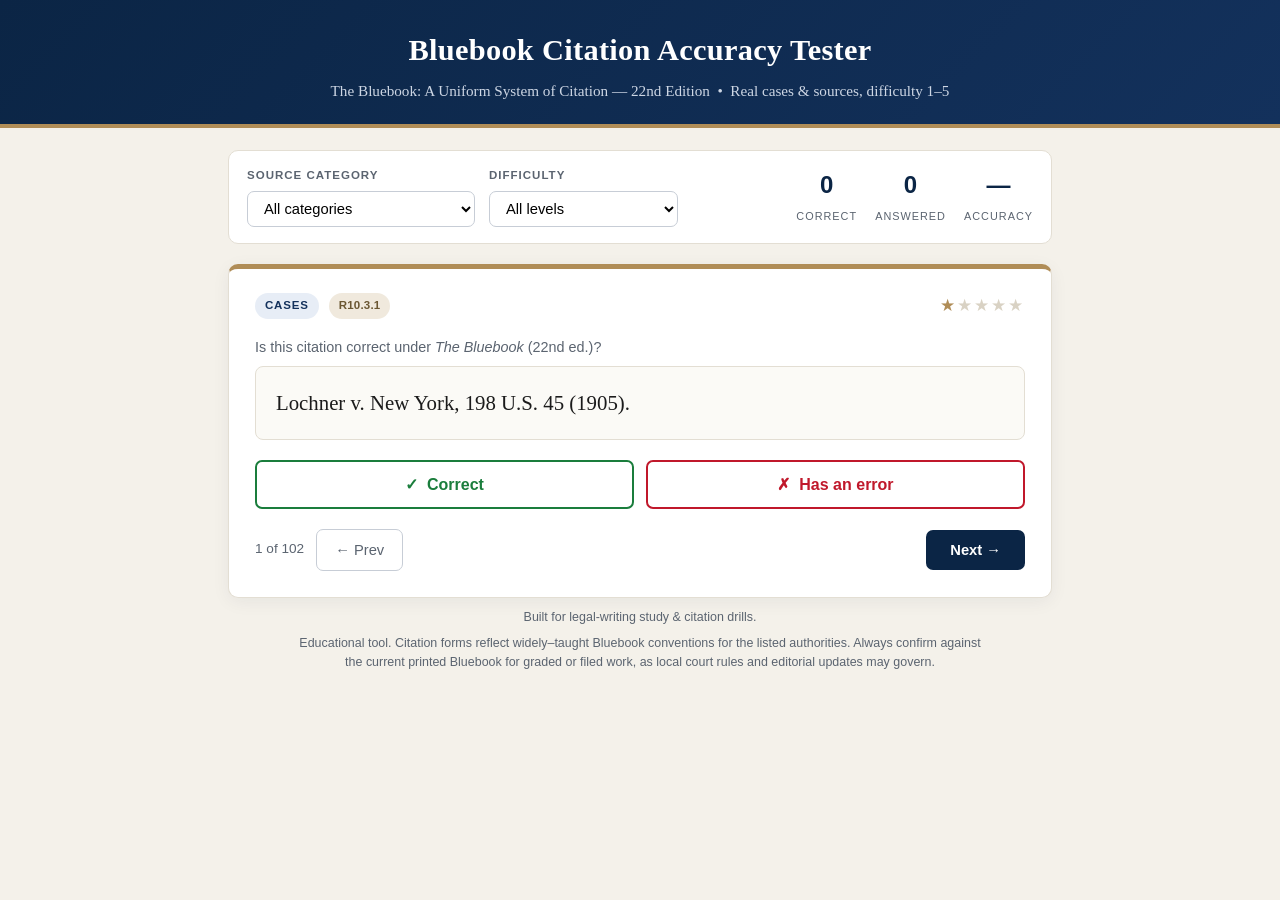
==== commit 75969f66: "Add Signals & Short Forms category; expand bank to 102 sources Adds a new Signals & Short Forms cate" ====
--- a/docs/index.html
+++ b/docs/index.html
@@ -326,7 +326,21 @@
   {"cat": "Court Documents", "rule": "R10.8.3", "diff": 5, "correct": true, "seg": [{"t": "Transcript of Record at 16–17, Johnson v. Eisentrager, 339 U.S. 763 (1950)."}], "why": "A record on appeal cited with a page range and the full case citation. The Bluebook gives this example. Rule 10.8.3."},
   {"cat": "Tribal Nations", "rule": "R22.2.3", "diff": 3, "correct": true, "seg": [{"t": "Colorado River Indian Tribes Land Code § 1-101.5 (1988)."}], "why": "A Tribal code cited by the Nation's code name, section, and year. The Bluebook gives this example. Rule 22.2.3."},
   {"cat": "Archival Sources", "rule": "R23.1", "diff": 5, "correct": true, "seg": [{"t": "James Madison, "}, {"t": "For the National Gazette", "i": true}, {"t": " (Dec. 19, 1791)."}], "why": "An archival manuscript: author, italicized title/description, and date in parentheses. The Bluebook gives this example. Rule 23.1."},
-  {"cat": "Internet &amp; Electronic", "rule": "R18.2.1(d)", "diff": 4, "correct": true, "seg": [{"t": "Macy's, http://www.macys.com [https://perma.cc/S2LQ-CSYS] (last visited Apr. 5, 2024)."}], "why": "An archived source gives the live URL followed by the archive URL (perma.cc) in brackets. The Bluebook gives this example form. Rule 18.2.1(d)."},
+  {"cat": "Internet &amp; Electronic", "rule": "R18.2.1(d)", "diff": 4, "correct": true, "seg": [{"t": "Macy's, http://www.macys.com [https://perma.cc/S2LQ-CSYS] (last visited Apr. 5, 2024)."}], "why": "An archived source gives the live URL followed by the archive URL (perma.cc) in brackets. The Bluebook gives this example form. Rule 18.2.1(d)."},  {"cat": "Signals &amp; Short Forms", "rule": "R1.2", "diff": 2, "correct": true, "seg": [{"t": "See ", "i": true}, {"t": "Flanagan v. United States, 465 U.S. 259, 264 (1984)."}], "why": "The signal 'See' (italicized) shows that the cited authority clearly supports the proposition. Rule 1.2."},
+  {"cat": "Signals &amp; Short Forms", "rule": "R1.2 · R1.3", "diff": 3, "correct": true, "seg": [{"t": "See, e.g., ", "i": true}, {"t": "S. Pac. Co. v. Jensen, 244 U.S. 205, 225–26 (1917) (Pitney, J., dissenting)."}], "why": "The combined signal 'See, e.g.,' indicates the cited case is one of several that support the point. Rule 1.2 &amp; 1.3."},
+  {"cat": "Signals &amp; Short Forms", "rule": "R1.2", "diff": 4, "correct": true, "seg": [{"t": "Contra ", "i": true}, {"t": "Blake v. Kline, 612 F.2d 718, 723–24 (3d Cir. 1979)."}], "why": "'Contra' signals authority that directly contradicts the proposition. Rule 1.2."},
+  {"cat": "Signals &amp; Short Forms", "rule": "R1.2 · R1.3", "diff": 4, "correct": true, "seg": [{"t": "See also ", "i": true}, {"t": "Revlon, Inc. v. MacAndrews &amp; Forbes Holdings, Inc., 506 A.2d 173 (Del. 1986)."}], "why": "'See also' adds further authority that supports the proposition. Signals are ordered per Rule 1.3."},
+  {"cat": "Signals &amp; Short Forms", "rule": "R1.2", "diff": 3, "correct": false, "seg": [{"t": "See e.g.,", "err": true, "fix": "See, e.g.,", "i": true}, {"t": " State v. Caryl, 543 P.2d 389, 390 (Mont. 1975)."}], "why": "When 'e.g.' is combined with another signal, a comma precedes it: 'See, e.g.,' Rule 1.2 &amp; 1.3."},
+  {"cat": "Signals &amp; Short Forms", "rule": "R4.1", "diff": 2, "correct": true, "seg": [{"t": "Id.", "i": true}, {"t": " at 93,591."}], "why": "'Id.' cites the immediately preceding authority; 'at' introduces the new pincite. Rule 4.1."},
+  {"cat": "Signals &amp; Short Forms", "rule": "R10.9", "diff": 3, "correct": true, "seg": [{"t": "Youngstown Sheet &amp; Tube Co. v. Sawyer, 343 U.S. at 585."}], "why": "A case short form (after a full citation): one party name, volume, 'at,' and the page. Rule 10.9."},
+  {"cat": "Signals &amp; Short Forms", "rule": "R10.9", "diff": 4, "correct": false, "seg": [{"t": "Youngstown Sheet &amp; Tube Co. v. Sawyer, 343 U.S. "}, {"t": "585", "err": true, "fix": "at 585"}, {"t": "."}], "why": "A short-form case pincite is introduced by 'at': '343 U.S. at 585.' Rule 10.9."},
+  {"cat": "Signals &amp; Short Forms", "rule": "R4.2", "diff": 5, "correct": true, "seg": [{"t": "Scope of Protection", "i": true}, {"t": ", "}, {"t": "supra", "i": true}, {"t": " note 2, at 906."}], "why": "'supra' refers back to a previously cited non-case source by footnote number. Rule 4.2."},
+  {"cat": "Cases", "rule": "R3.2 · R10", "diff": 3, "correct": true, "seg": [{"t": "Newdow v. U.S. Cong., 328 F.3d 466, 471 n.3 (9th Cir. 2003)."}], "why": "A pincite to material in a footnote uses 'n.3' after the page number. Rule 3.2(a)."},
+  {"cat": "Cases", "rule": "R10.2.1(c) · T6", "diff": 2, "correct": true, "seg": [{"t": "Meritor Sav. Bank v. Vinson, 477 U.S. 57, 60 (1986)."}], "why": "'Savings Bank' abbreviates to 'Sav. Bank' (Table T6); the pincite is to page 60. Rule 10.2.1(c) &amp; T6."},
+  {"cat": "Cases", "rule": "R10.2.1(c) · R6.1(b)", "diff": 3, "correct": true, "seg": [{"t": "Env't Def. Fund v. EPA, 465 F.2d 528, 533 (D.C. Cir. 1972)."}], "why": "Environmental→Env't, Defense→Def. (T6); a widely recognized entity (EPA) is left as an unpunctuated acronym. Rule 6.1(b)."},
+  {"cat": "Cases", "rule": "R10.3.1", "diff": 2, "correct": true, "seg": [{"t": "Bates v. Tappan, 99 Mass. 376 (1868)."}], "why": "An older state decision cited to the official reporter (Mass.) with no reporter series number. Rule 10.3.1."},
+  {"cat": "Statutes", "rule": "R12.3", "diff": 2, "correct": true, "seg": [{"t": "Nev. Rev. Stat. § 28.501 (1998)."}], "why": "A state code: abbreviated name, section, and year. The Bluebook gives this example. Rule 12.3."},
+  {"cat": "Court Documents", "rule": "R10.8.3", "diff": 4, "correct": true, "seg": [{"t": "Brief for the Petitioner, Demore v. Kim, 538 U.S. 510 (2003)."}], "why": "An appellate brief cited by document name followed by the full case citation. The Bluebook gives this example. Rule 10.8.3."},
 ];
 
 /* ============================================================
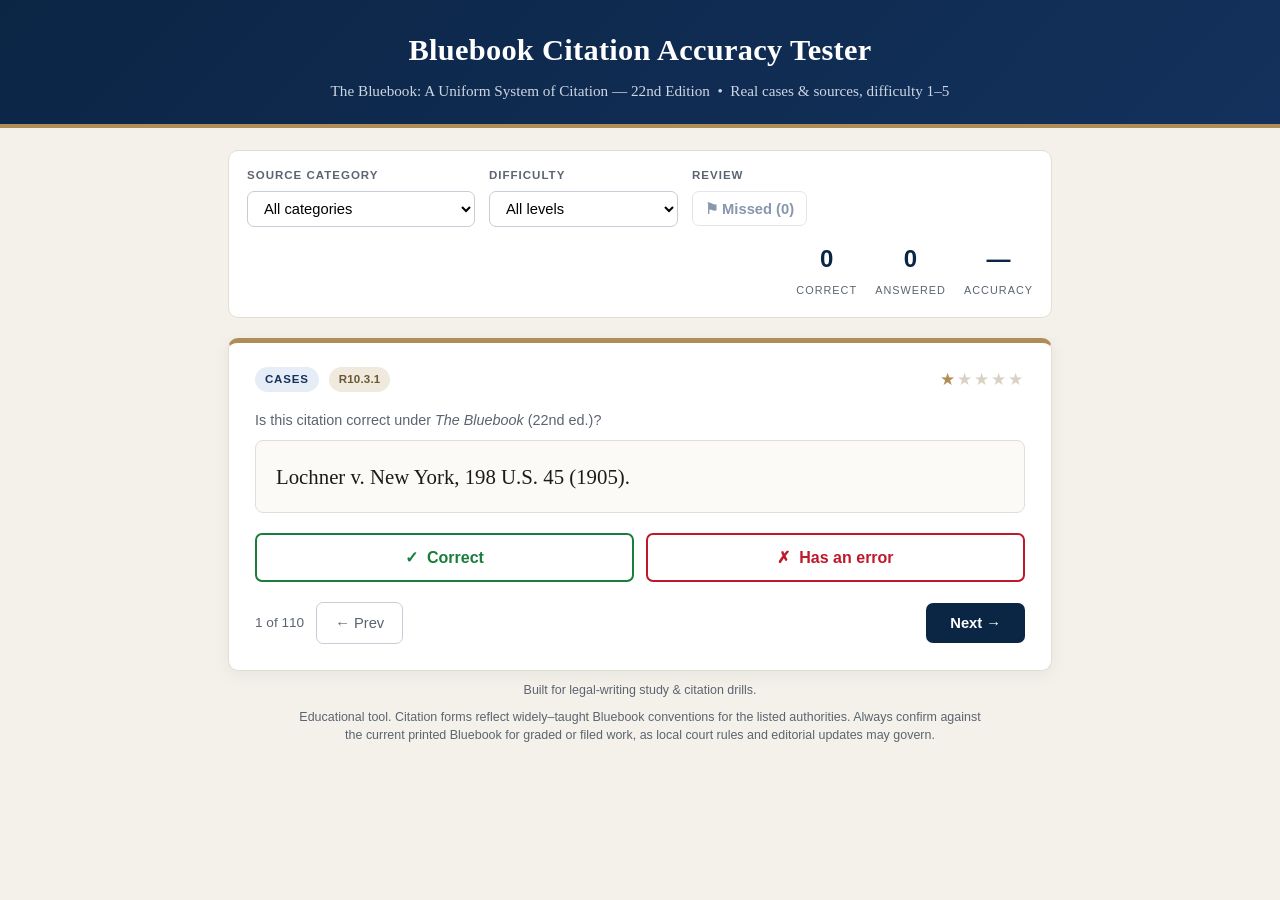
==== commit 689ff077: "Add Quotations (Rule 5) category and a Review-Missed mode - New Quotations category (Rule 5): block-" ====
--- a/docs/index.html
+++ b/docs/index.html
@@ -155,6 +155,10 @@
   footer .disc { max-width: 700px; margin: 8px auto 0; line-height: 1.5; }
   i.title { font-style: italic; }
 
+  #reviewBtn { white-space: nowrap; font-weight: 700; color: var(--navy-2); }
+  #reviewBtn.active { background: var(--navy); color: #fff; border-color: var(--navy); }
+  #reviewBtn:disabled { opacity: .5; cursor: default; }
+
   /* Standalone / notch safe areas */
   header {
     padding-top: calc(28px + env(safe-area-inset-top));
@@ -208,6 +212,10 @@
         <option value="4">&#9733;&#9733;&#9733;&#9733; 4 &mdash; Hard</option>
         <option value="5">&#9733;&#9733;&#9733;&#9733;&#9733; 5 &mdash; Expert</option>
       </select>
+    </div>
+    <div class="ctrl-group">
+      <label for="reviewBtn">Review</label>
+      <button id="reviewBtn" type="button">&#9873; Missed (0)</button>
     </div>
     <div class="stats">
       <div class="stat"><span class="num" id="scoreNum">0</span><span class="lbl">Correct</span></div>
@@ -340,7 +348,14 @@
   {"cat": "Cases", "rule": "R10.2.1(c) · R6.1(b)", "diff": 3, "correct": true, "seg": [{"t": "Env't Def. Fund v. EPA, 465 F.2d 528, 533 (D.C. Cir. 1972)."}], "why": "Environmental→Env't, Defense→Def. (T6); a widely recognized entity (EPA) is left as an unpunctuated acronym. Rule 6.1(b)."},
   {"cat": "Cases", "rule": "R10.3.1", "diff": 2, "correct": true, "seg": [{"t": "Bates v. Tappan, 99 Mass. 376 (1868)."}], "why": "An older state decision cited to the official reporter (Mass.) with no reporter series number. Rule 10.3.1."},
   {"cat": "Statutes", "rule": "R12.3", "diff": 2, "correct": true, "seg": [{"t": "Nev. Rev. Stat. § 28.501 (1998)."}], "why": "A state code: abbreviated name, section, and year. The Bluebook gives this example. Rule 12.3."},
-  {"cat": "Court Documents", "rule": "R10.8.3", "diff": 4, "correct": true, "seg": [{"t": "Brief for the Petitioner, Demore v. Kim, 538 U.S. 510 (2003)."}], "why": "An appellate brief cited by document name followed by the full case citation. The Bluebook gives this example. Rule 10.8.3."},
+  {"cat": "Court Documents", "rule": "R10.8.3", "diff": 4, "correct": true, "seg": [{"t": "Brief for the Petitioner, Demore v. Kim, 538 U.S. 510 (2003)."}], "why": "An appellate brief cited by document name followed by the full case citation. The Bluebook gives this example. Rule 10.8.3."},  {"cat": "Quotations", "rule": "R5.1(b)", "diff": 2, "correct": true, "seg": [{"t": "The Court called the statute “plain and unambiguous.”"}], "why": "A quotation of fewer than 50 words is run into the text in quotation marks; in American usage the closing period sits inside the closing quotation mark. Rule 5.1(b)."},
+  {"cat": "Quotations", "rule": "R5.1(a)", "diff": 3, "correct": false, "seg": [{"t": "A 55-word quotation, "}, {"t": "run into the text in quotation marks.", "err": true, "fix": "set off as an indented block quotation, without quotation marks."}], "why": "A quotation of 50 or more words is set off as an indented block quotation, without quotation marks, and the citation follows the block rather than sitting inside it. Rule 5.1(a)."},
+  {"cat": "Quotations", "rule": "R5.2", "diff": 3, "correct": false, "seg": [{"t": "The court held that “"}, {"t": "The", "err": true, "fix": "[T]he"}, {"t": " statute controls.”"}], "why": "When you change the case of a letter from the original, show the change with brackets: “[T]he.” Rule 5.2."},
+  {"cat": "Quotations", "rule": "R5.3", "diff": 3, "correct": false, "seg": [{"t": "“the right "}, {"t": "...", "err": true, "fix": ". . ."}, {"t": " shall not be infringed.”"}], "why": "An omission within a quotation is shown by an ellipsis of three periods separated by spaces, with a space before and after. Rule 5.3."},
+  {"cat": "Quotations", "rule": "R5.3", "diff": 4, "correct": false, "seg": [{"t": "“Congress shall make no law "}, {"t": "…", "err": true, "fix": ". . ."}, {"t": " abridging the freedom of speech.”"}], "why": "Use three periods separated by spaces ( . . . ), not a single ellipsis character, to mark an omission. Rule 5.3."},
+  {"cat": "Quotations", "rule": "R5.2", "diff": 4, "correct": true, "seg": [{"t": "The statute “plainly controls” (emphasis added)."}], "why": "When you add emphasis to quoted language, note it in a parenthetical after the citation: (emphasis added). Rule 5.2."},
+  {"cat": "Quotations", "rule": "R5.1(b)", "diff": 4, "correct": false, "seg": [{"t": "The Court called it “unambiguous"}, {"t": "”.", "err": true, "fix": ".”"}], "why": "In American usage, commas and periods are placed inside the closing quotation mark. Rule 5.1(b)."},
+  {"cat": "Quotations", "rule": "R5.1(b)", "diff": 5, "correct": true, "seg": [{"t": "The court invoked the ‘clear statement’ rule when reading “the Act.”"}], "why": "A quotation within a quotation takes single quotation marks inside the double marks. Rule 5.1(b)."},
 ];
 
 /* ============================================================
@@ -353,11 +368,32 @@
 const seenNum = document.getElementById('seenNum');
 const pctNum = document.getElementById('pctNum');
 
+const reviewBtn = document.getElementById('reviewBtn');
+
 let pool = [];
 let idx = 0;
 let answered = 0;
 let correctCount = 0;
 let currentAnswered = false;
+let reviewMode = false;
+
+// Stable id per question, and a persisted set of "missed" question ids.
+QUESTIONS.forEach((q, i) => { q._id = i; });
+let missed = new Set();
+try {
+  const saved = JSON.parse(localStorage.getItem('bluebook-missed') || '[]');
+  saved.forEach(id => { if (QUESTIONS[id]) missed.add(id); });
+} catch (e) { /* storage unavailable */ }
+
+function saveMissed(){
+  try { localStorage.setItem('bluebook-missed', JSON.stringify([...missed])); } catch (e) {}
+}
+
+function updateReviewBtn(){
+  reviewBtn.innerHTML = reviewMode ? '&#10005; Exit review' : ('&#9873; Missed (' + missed.size + ')');
+  reviewBtn.classList.toggle('active', reviewMode);
+  reviewBtn.disabled = (!reviewMode && missed.size === 0);
+}
 
 // Build category dropdown
 (function buildCats(){
@@ -373,13 +409,26 @@
 })();
 
 function buildPool(){
-  const c = catFilter.value, d = diffFilter.value;
-  pool = QUESTIONS.filter(q =>
-    (c === 'all' || q.cat === c) &&
-    (d === 'all' || String(q.diff) === d)
-  );
+  if (reviewMode){
+    pool = QUESTIONS.filter(q => missed.has(q._id));
+  } else {
+    const c = catFilter.value, d = diffFilter.value;
+    pool = QUESTIONS.filter(q =>
+      (c === 'all' || q.cat === c) &&
+      (d === 'all' || String(q.diff) === d)
+    );
+  }
   idx = 0;
+  catFilter.disabled = reviewMode;
+  diffFilter.disabled = reviewMode;
+  updateReviewBtn();
   render();
+}
+
+function toggleReview(){
+  if (!reviewMode && missed.size === 0) return;
+  reviewMode = !reviewMode;
+  buildPool();
 }
 
 function stars(n){
@@ -417,7 +466,10 @@
 function render(){
   currentAnswered = false;
   if (pool.length === 0){
-    cardHost.innerHTML = '<div class="card"><div class="empty">No citations match this filter. Try a different category or difficulty.</div></div>';
+    const msg = reviewMode
+      ? 'No missed questions to review &mdash; nice work! Tap &ldquo;Exit review&rdquo; to keep practicing.'
+      : 'No citations match this filter. Try a different category or difficulty.';
+    cardHost.innerHTML = '<div class="card"><div class="empty">' + msg + '</div></div>';
     return;
   }
   const q = pool[idx];
@@ -457,6 +509,13 @@
   if (right) correctCount++;
   updateStats();
 
+  // Track missed questions: wrong answers go into the review set, right ones leave it.
+  if (right) {
+    if (missed.delete(q._id)) { saveMissed(); updateReviewBtn(); }
+  } else if (!missed.has(q._id)) {
+    missed.add(q._id); saveMissed(); updateReviewBtn();
+  }
+
   // Reveal red error portions in the citation
   const citeBox = document.getElementById('citeBox');
   citeBox.innerHTML = citeHTML(q, true) + (q.correct ? ' <span class="checkmark">✅</span>' : '');
@@ -482,7 +541,9 @@
 
 catFilter.onchange = buildPool;
 diffFilter.onchange = buildPool;
-
+reviewBtn.onclick = toggleReview;
+
+updateReviewBtn();
 buildPool();
 updateStats();
 
